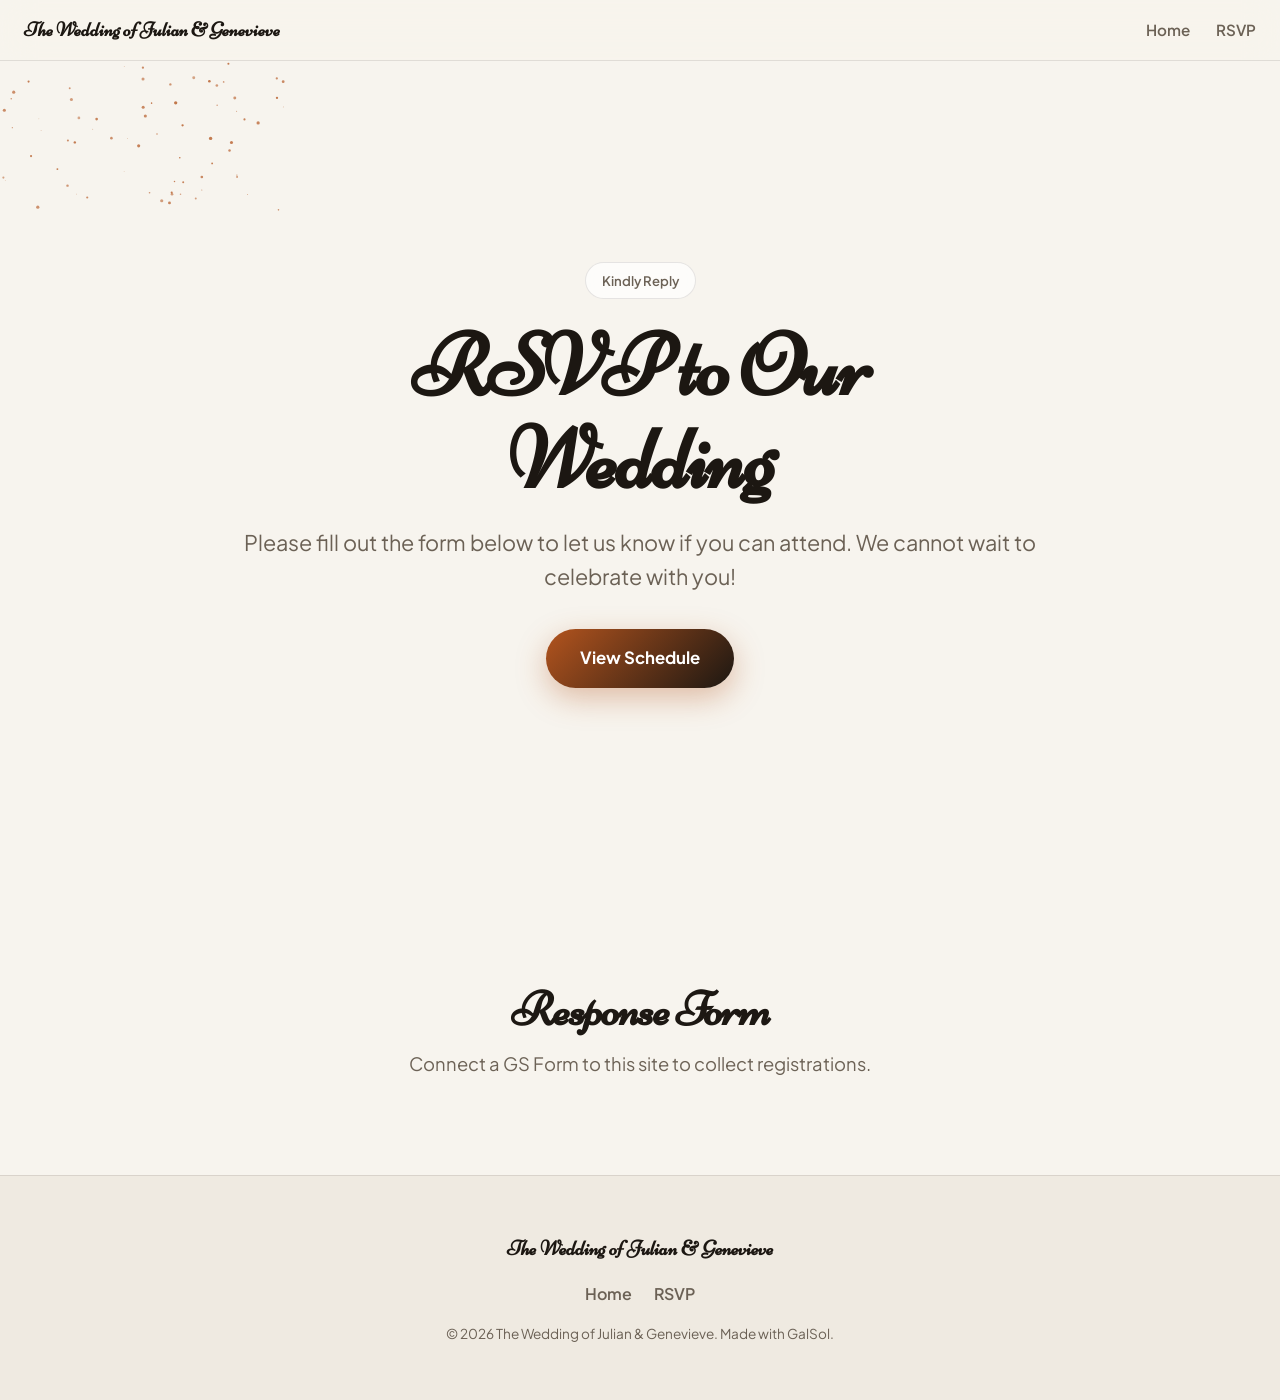
==== pages/rsvp.html @ 238b24f3 "feat: generate site from GalSol UI library" ====
<!DOCTYPE html>
<html lang="en">
<head>
<meta charset="utf-8">
<meta name="viewport" content="width=device-width,initial-scale=1">
<title>RSVP — The Wedding of Julian &amp; Genevieve</title>
<meta name="description" content="The Wedding of Julian &amp; Genevieve — details, schedule and registration.">
<meta name="theme-color" content="#b3541e">
<link rel="icon" href="data:image/svg+xml,%3Csvg%20xmlns%3D%22http%3A%2F%2Fwww.w3.org%2F2000%2Fsvg%22%20viewBox%3D%220%200%2064%2064%22%3E%3Cdefs%3E%3ClinearGradient%20id%3D%22g%22%20x1%3D%220%22%20y1%3D%220%22%20x2%3D%221%22%20y2%3D%221%22%3E%3Cstop%20offset%3D%220%22%20stop-color%3D%22%23b3541e%22%2F%3E%3Cstop%20offset%3D%221%22%20stop-color%3D%22%231c1712%22%2F%3E%3C%2FlinearGradient%3E%3C%2Fdefs%3E%3Crect%20width%3D%2264%22%20height%3D%2264%22%20rx%3D%2214%22%20fill%3D%22url(%23g)%22%2F%3E%3Ctext%20x%3D%2232%22%20y%3D%2243%22%20font-family%3D%22system-ui%2Csans-serif%22%20font-size%3D%2234%22%20font-weight%3D%22700%22%20fill%3D%22%23fff%22%20text-anchor%3D%22middle%22%3ET%3C%2Ftext%3E%3C%2Fsvg%3E">

<meta property="og:type" content="website">
<meta property="og:site_name" content="The Wedding of Julian &amp; Genevieve">
<meta property="og:title" content="RSVP — The Wedding of Julian &amp; Genevieve">
<meta property="og:description" content="The Wedding of Julian &amp; Genevieve — details, schedule and registration.">


<meta name="twitter:card" content="summary">
<meta name="twitter:title" content="RSVP — The Wedding of Julian &amp; Genevieve">
<meta name="twitter:description" content="The Wedding of Julian &amp; Genevieve — details, schedule and registration.">

<link rel="preconnect" href="https://fonts.googleapis.com">
<link rel="preconnect" href="https://fonts.gstatic.com" crossorigin>
<link href="https://fonts.googleapis.com/css2?family=Niconne&family=Plus+Jakarta+Sans:wght@400;500;600;700&display=swap" rel="stylesheet">
<link rel="stylesheet" href="../styles.css">
</head>
<body>
<header class="nav" data-nav>
  <a class="nav-brand" href="../index.html">The Wedding of Julian &amp; Genevieve</a>
  <nav class="nav-links"><a href="../index.html">Home</a><a href="../pages/rsvp.html">RSVP</a></nav>
  <button class="nav-burger" aria-label="Menu" data-burger><span></span><span></span><span></span></button>
</header>
<main>
<section class="hero" data-hero data-media data-sparkles>
<div class="ms-media ms-g-warm" data-ms-video>
    <img class="ms-poster" src="https://motion.galsol.in/v1/bokeh-warm-04.webp" alt="" aria-hidden="true" decoding="async">
    <video class="ms-vid" muted playsinline loop preload="none" tabindex="-1" aria-hidden="true"
      data-mp4="https://motion.galsol.in/v1/bokeh-warm-04.mp4"></video>
  </div>
  <div class="ms-scrim ms-scrim-medium"></div>
  <div class="hero-bg" data-bg></div>
  <div class="hero-inner">
    <span class="hero-badge reveal">Kindly Reply</span>
    <h1 class="hero-title reveal">RSVP to Our Wedding</h1>
    <p class="hero-sub reveal">Please fill out the form below to let us know if you can attend. We cannot wait to celebrate with you!</p>
    <a class="btn btn-lg reveal" href="../index.html">View Schedule</a>
  </div>
</section>
<section class="section fx-noise" id="register"><div class="section-inner reveal">
      <h2 class="section-title">Response Form</h2>
      <p class="section-lead">Connect a GS Form to this site to collect registrations.</p></div></section>
</main>
<footer class="footer reveal">
  <div class="footer-inner">
    <div class="footer-brand">The Wedding of Julian &amp; Genevieve</div>
    <nav class="footer-links"><a href="../index.html">Home</a><a href="../pages/rsvp.html">RSVP</a></nav>
    <div class="footer-copy">© 2026 The Wedding of Julian &amp; Genevieve. Made with GalSol.</div>
  </div>
</footer>

<script src="../script.js"></script>

</body>
</html>
---- styles.css ----
:root{
  --bg:#f7f4ee;--bg2:#efeae1;--surface:rgba(255,255,255,.7);--border:rgba(20,16,10,.10);
  --text:#1c1712;--muted:#6b6155;
  --accent:#b3541e;--accent2:#1c1712;--on-accent:#ffffff;
  --grad:linear-gradient(135deg,var(--accent),var(--accent2));
  /* drives html{color-scheme} so the browser paints native UI (scrollbars,
     form controls) to match the palette instead of defaulting to white */
  --scheme:light;
  --font-display:'Niconne', cursive;--font-body:'Plus Jakarta Sans', system-ui, sans-serif;
  --radius:18px;--radius-sm:12px;--radius-lg:28px;
  --shadow:0 20px 60px rgba(0,0,0,.12);
  --shadow-sm:0 8px 24px rgba(0,0,0,.08);
  --maxw:1180px;--ease:cubic-bezier(.22,1,.36,1);
}


*{box-sizing:border-box}html{scroll-behavior:smooth}
body{margin:0;background:var(--bg);color:var(--text);font-family:var(--font-body);line-height:1.6;-webkit-font-smoothing:antialiased;overflow-x:hidden}
/* Scrollbar — themed from the palette. Without this the OS default (a white
   bar with arrow buttons) sits against the dark page and breaks the whole look.
   color-scheme tells the browser to render native UI dark for dark palettes. */
html{color-scheme:var(--scheme)}
*{scrollbar-width:thin;scrollbar-color:var(--accent) transparent}
::-webkit-scrollbar{width:10px;height:10px}
::-webkit-scrollbar-track{background:transparent}
::-webkit-scrollbar-thumb{background:linear-gradient(180deg,var(--accent),var(--accent2));border-radius:20px;border:2px solid transparent;background-clip:padding-box}
::-webkit-scrollbar-thumb:hover{filter:brightness(1.15)}
::-webkit-scrollbar-corner{background:transparent}
img{max-width:100%;display:block}
a{color:inherit;text-decoration:none}
h1,h2,h3{font-family:var(--font-display);font-weight:700;line-height:1.05;margin:0}
.section-inner,.hero-inner,.footer-inner{max-width:var(--maxw);margin:0 auto;padding:0 24px}

/* buttons */
.btn{display:inline-flex;align-items:center;gap:8px;background:var(--grad);color:var(--on-accent);font-weight:700;
  padding:13px 26px;border-radius:999px;box-shadow:0 10px 30px color-mix(in srgb,var(--accent) 35%,transparent);
  transition:transform .2s var(--ease),filter .2s}
.btn:hover{transform:translateY(-2px);filter:brightness(1.07)}
.btn-lg{padding:16px 34px;font-size:1.05rem}

/* nav — glassy sticky */
.nav{position:sticky;top:0;z-index:50;display:flex;align-items:center;justify-content:space-between;gap:16px;
  padding:14px 24px;background:color-mix(in srgb,var(--bg) 62%,transparent);backdrop-filter:blur(16px) saturate(140%);
  -webkit-backdrop-filter:blur(16px) saturate(140%);border-bottom:1px solid var(--border)}
.nav-brand{font-family:var(--font-display);font-weight:700;font-size:1.25rem}
.nav-links{display:flex;gap:26px}
.nav-links a{color:var(--muted);font-weight:600;font-size:.95rem;transition:color .15s}
.nav-links a:hover{color:var(--text)}
.nav-burger{display:none;flex-direction:column;gap:5px;background:none;border:0;cursor:pointer;padding:6px}
.nav-burger span{width:24px;height:2px;background:var(--text);border-radius:2px;transition:.25s}

/* hero — full viewport, gradient-mesh background, cinematic type */
.hero{position:relative;min-height:92vh;display:flex;align-items:center;overflow:hidden}
.hero-bg{position:absolute;inset:-20%;z-index:0;filter:blur(60px);opacity:.85;
  background:
    radial-gradient(40% 40% at 20% 25%,color-mix(in srgb,var(--accent) 70%,transparent),transparent),
    radial-gradient(45% 45% at 82% 30%,color-mix(in srgb,var(--accent2) 70%,transparent),transparent),
    radial-gradient(40% 40% at 60% 90%,color-mix(in srgb,var(--accent) 45%,transparent),transparent);
  animation:heroFloat 16s var(--ease) infinite alternate}
@keyframes heroFloat{to{transform:translate3d(3%,-3%,0) scale(1.1)}}
.hero-inner{position:relative;z-index:1;text-align:center;padding-top:80px;padding-bottom:80px;width:100%}
.hero-badge{display:inline-block;padding:7px 16px;border-radius:999px;background:var(--surface);border:1px solid var(--border);
  backdrop-filter:blur(10px);font-size:.82rem;font-weight:600;color:var(--muted);margin-bottom:22px}
.hero-title{font-size:clamp(2.6rem,7vw,5.5rem);letter-spacing:-.02em;margin-bottom:20px;max-width:16ch;margin-inline:auto}
.hero-sub{font-size:clamp(1.05rem,2vw,1.35rem);color:var(--muted);max-width:52ch;margin:0 auto 34px}

/* sections */
.section{padding:96px 0;position:relative}
.section-title{font-size:clamp(1.9rem,4vw,3rem);letter-spacing:-.02em;margin-bottom:14px;text-align:center}
.section-lead{color:var(--muted);font-size:1.15rem;max-width:60ch;margin:0 auto;text-align:center}
/* About with a photograph becomes a two-column split; without one the
   markup is unchanged and the centred column above still applies. */
.about-split{display:grid;grid-template-columns:1fr 1fr;gap:clamp(24px,5vw,64px);align-items:center;text-align:left}
.about-split .section-title,.about-split .section-lead{text-align:left;margin:0}
.about-split .about-media{border-radius:var(--radius);overflow:hidden;box-shadow:var(--shadow);border:1px solid var(--border)}
.about-split .about-media img{width:100%;height:100%;max-height:520px;object-fit:cover;display:block}
@media(max-width:820px){.about-split{grid-template-columns:1fr;text-align:center}
  .about-split .section-title,.about-split .section-lead{text-align:center;margin-inline:auto}}

/* glass cards + grids */
.grid{display:grid;gap:22px;margin-top:44px}
.grid-cards{grid-template-columns:repeat(auto-fill,minmax(230px,1fr))}
.card{background:var(--surface);border:1px solid var(--border);border-radius:var(--radius);padding:24px;
  backdrop-filter:blur(18px) saturate(140%);-webkit-backdrop-filter:blur(18px) saturate(140%);box-shadow:var(--shadow-sm);
  transition:transform .25s var(--ease),border-color .25s}
.card:hover{transform:translateY(-6px);border-color:color-mix(in srgb,var(--accent) 55%,var(--border))}
.speaker{text-align:center}
.speaker-photo{width:110px;height:110px;border-radius:50%;margin:0 auto 16px;background:var(--grad);background-size:cover;background-position:center}
.speaker-name{font-weight:700;font-size:1.1rem}
.speaker-role{color:var(--muted);font-size:.9rem;margin-top:3px}

/* schedule */
.schedule{max-width:760px;margin:44px auto 0;display:flex;flex-direction:column;gap:14px}
.sched-item{display:flex;gap:20px;align-items:flex-start;background:var(--surface);border:1px solid var(--border);
  border-radius:var(--radius);padding:20px 22px;backdrop-filter:blur(14px)}
.sched-time{font-family:var(--font-display);font-weight:700;color:var(--accent);min-width:92px}
.sched-title{font-weight:700}
.sched-desc{color:var(--muted);font-size:.95rem;margin-top:3px}

/* countdown */
.countdown{display:flex;justify-content:center;gap:16px;flex-wrap:wrap;margin-top:40px}
.cd-unit{background:var(--surface);border:1px solid var(--border);border-radius:var(--radius);padding:22px 26px;
  min-width:104px;text-align:center;backdrop-filter:blur(14px)}
.cd-unit span{display:block;font-family:var(--font-display);font-size:2.6rem;font-weight:700;line-height:1;
  background:var(--grad);-webkit-background-clip:text;background-clip:text;color:transparent}
.cd-unit small{color:var(--muted);font-size:.78rem;text-transform:uppercase;letter-spacing:.08em}

/* gallery */
.gallery{display:grid;grid-template-columns:repeat(auto-fill,minmax(220px,1fr));gap:14px;margin-top:44px}
.gallery-item{aspect-ratio:4/3;border-radius:var(--radius-sm);background-size:cover;background-position:center;
  background-color:var(--surface);border:1px solid var(--border);transition:transform .25s}
.gallery-item:hover{transform:scale(1.03)}

/* cta */
.cta-inner{text-align:center;background:var(--surface);border:1px solid var(--border);border-radius:var(--radius-lg);
  padding:64px 32px;backdrop-filter:blur(18px);box-shadow:var(--shadow)}
.cta-title{font-size:clamp(1.8rem,4vw,2.8rem);margin-bottom:12px}
.cta-sub{color:var(--muted);font-size:1.1rem;margin-bottom:28px}

/* form embed */
.form-embed{max-width:720px;margin:40px auto 0}
.form-embed iframe{width:100%;height:760px;border:0;border-radius:var(--radius);background:#fff}

/* footer */
.footer{border-top:1px solid var(--border);padding:56px 24px;background:var(--bg2)}
.footer-inner{display:flex;flex-direction:column;align-items:center;gap:16px;text-align:center}
.footer-brand{font-family:var(--font-display);font-weight:700;font-size:1.3rem}
.footer-links{display:flex;gap:22px;flex-wrap:wrap;justify-content:center}
.footer-links a{color:var(--muted);font-weight:600;transition:color .15s}
.footer-links a:hover{color:var(--text)}
.footer-copy{color:var(--muted);font-size:.85rem}

/* scroll-reveal */
.reveal{opacity:0;transform:translateY(24px);transition:opacity .7s var(--ease),transform .7s var(--ease)}
.reveal.in{opacity:1;transform:none}
@media (prefers-reduced-motion:reduce){.reveal{opacity:1;transform:none}.hero-bg{animation:none}}

/* responsive */
@media (max-width:760px){
  .nav-links{position:fixed;inset:64px 0 auto 0;flex-direction:column;gap:0;background:color-mix(in srgb,var(--bg) 94%,transparent);
    backdrop-filter:blur(18px);border-bottom:1px solid var(--border);padding:10px 24px;transform:translateY(-140%);transition:transform .3s var(--ease)}
  .nav.open .nav-links{transform:none}
  .nav-links a{padding:14px 0;border-bottom:1px solid var(--border)}
  .nav-burger{display:flex}
  .nav.open .nav-burger span:nth-child(1){transform:translateY(7px) rotate(45deg)}
  .nav.open .nav-burger span:nth-child(2){opacity:0}
  .nav.open .nav-burger span:nth-child(3){transform:translateY(-7px) rotate(-45deg)}
  .section{padding:64px 0}
}


/* ── effects kit ── */
/* fx:txt-gradient */ .txt-gradient{background:var(--grad);-webkit-background-clip:text;background-clip:text;color:transparent}
/* fx:data-typewriter */ .tw-caret::after{content:'';display:inline-block;width:.6ch;height:1.05em;background:var(--accent);margin-left:2px;vertical-align:-2px;animation:fxblink 1s step-end infinite}@keyframes fxblink{50%{opacity:0}}
/* fx:data-flip */ [data-flip]>span{display:inline-block;transition:transform .5s var(--ease),opacity .5s;transform-origin:50% 100%}
/* fx:btn-shine */ .btn-shine{position:relative;overflow:hidden}.btn-shine::after{content:'';position:absolute;inset:0;background:linear-gradient(120deg,transparent 30%,rgba(255,255,255,.4),transparent 70%);transform:translateX(-130%);transition:transform .7s var(--ease)}.btn-shine:hover::after{transform:translateX(130%)}
/* fx:btn-borderglow */ .btn-borderglow{position:relative;z-index:0;background:var(--bg2);color:var(--text)}.btn-borderglow::before{content:'';position:absolute;inset:-2px;border-radius:inherit;background:conic-gradient(from 0deg,var(--accent),var(--accent2),var(--accent));z-index:-2;animation:fxspin 3.2s linear infinite}.btn-borderglow::after{content:'';position:absolute;inset:1.5px;border-radius:inherit;background:var(--bg2);z-index:-1}@keyframes fxspin{to{transform:rotate(360deg)}}
/* fx:data-glow */ [data-glow]{position:relative}[data-glow]::before{content:'';position:absolute;inset:0;border-radius:inherit;padding:1.5px;background:radial-gradient(200px circle at var(--gx,50%) var(--gy,50%),var(--accent),transparent 60%);-webkit-mask:linear-gradient(#000 0 0) content-box,linear-gradient(#000 0 0);-webkit-mask-composite:xor;mask-composite:exclude;opacity:0;transition:opacity .3s;pointer-events:none}[data-glow]:hover::before{opacity:1}
/* fx:fx-aurora */ .fx-aurora{position:relative;overflow:hidden}.fx-aurora::before{content:'';position:absolute;inset:-30%;z-index:0;filter:blur(70px);opacity:.7;background:radial-gradient(35% 35% at 25% 30%,var(--accent),transparent),radial-gradient(35% 35% at 75% 35%,var(--accent2),transparent),radial-gradient(40% 40% at 55% 85%,var(--accent),transparent);animation:fxfloat 18s var(--ease) infinite alternate}.fx-aurora>*{position:relative;z-index:1}@keyframes fxfloat{to{transform:translate(4%,-4%) scale(1.15)}}
/* fx:fx-dotgrid */ .fx-dotgrid{position:relative}.fx-dotgrid::before{content:'';position:absolute;inset:0;z-index:0;background-image:radial-gradient(circle,color-mix(in srgb,var(--text) 16%,transparent) 1px,transparent 1px);background-size:22px 22px;-webkit-mask-image:radial-gradient(65% 55% at 50% 40%,#000,transparent);mask-image:radial-gradient(65% 55% at 50% 40%,#000,transparent)}.fx-dotgrid>*{position:relative;z-index:1}
/* fx:data-spotlight */ [data-spotlight]{position:relative}[data-spotlight]::after{content:'';position:absolute;inset:0;z-index:0;pointer-events:none;background:radial-gradient(420px circle at var(--spx,50%) var(--spy,50%),color-mix(in srgb,var(--accent) 22%,transparent),transparent 70%);opacity:0;transition:opacity .3s}[data-spotlight]:hover::after{opacity:1}[data-spotlight]>*{position:relative;z-index:1}
/* fx:marquee */ .marquee{overflow:hidden;--gap:2rem;-webkit-mask-image:linear-gradient(90deg,transparent,#000 8%,#000 92%,transparent);mask-image:linear-gradient(90deg,transparent,#000 8%,#000 92%,transparent)}.marquee-track{display:flex;gap:var(--gap);width:max-content;animation:fxmarquee 28s linear infinite}.marquee:hover .marquee-track{animation-play-state:paused}@keyframes fxmarquee{to{transform:translateX(calc(-50% - var(--gap)/2))}}
/* fx:bento */ .bento{display:grid;grid-template-columns:repeat(4,1fr);gap:16px;margin-top:44px}.bento>*{background:var(--surface);border:1px solid var(--border);border-radius:var(--radius);padding:24px;backdrop-filter:blur(14px)}.bento .b-wide{grid-column:span 2}.bento .b-tall{grid-row:span 2}@media(max-width:760px){.bento{grid-template-columns:repeat(2,1fr)}.bento .b-wide{grid-column:span 2}}
/* fx:data-nav-spotlight */ [data-nav-spotlight]{position:relative;overflow:hidden}[data-nav-spotlight]::before{content:'';position:absolute;inset:0;pointer-events:none;background:radial-gradient(110px circle at var(--nspx,-999px) 50%,color-mix(in srgb,var(--accent) 24%,transparent),transparent 70%);opacity:0;transition:opacity .3s}[data-nav-spotlight]:hover::before{opacity:1}[data-nav-spotlight] .nav-ind{position:absolute;bottom:0;height:2px;background:var(--grad);border-radius:2px;transition:left .35s var(--ease),width .35s var(--ease);pointer-events:none}
/* fx:data-dock */ [data-dock]{display:inline-flex;align-items:flex-end;gap:10px;padding:10px 14px;background:var(--surface);border:1px solid var(--border);border-radius:22px;backdrop-filter:blur(16px);box-shadow:var(--shadow-sm)}[data-dock]>*{transition:transform .18s var(--ease);transform-origin:bottom center;will-change:transform}
/* fx:data-carousel */ [data-carousel]{position:relative}[data-carousel] .car-track{display:flex;gap:16px;overflow-x:auto;scroll-snap-type:x mandatory;scrollbar-width:none;-ms-overflow-style:none}[data-carousel] .car-track::-webkit-scrollbar{display:none}[data-carousel] .car-slide{flex:0 0 auto;scroll-snap-align:center}[data-carousel] .car-btn{position:absolute;top:42%;transform:translateY(-50%);width:40px;height:40px;border-radius:50%;background:var(--surface);border:1px solid var(--border);color:var(--text);cursor:pointer;display:grid;place-items:center;backdrop-filter:blur(12px);z-index:2;font-size:1.2rem;line-height:1}[data-carousel] .car-btn:hover{border-color:var(--accent)}[data-carousel] .car-prev{left:-10px}[data-carousel] .car-next{right:-10px}[data-carousel] .car-dots{display:flex;gap:7px;justify-content:center;margin-top:18px}[data-carousel] .car-dot{width:7px;height:7px;border-radius:99px;background:var(--border);border:0;cursor:pointer;transition:.25s var(--ease)}[data-carousel] .car-dot.on{background:var(--accent);width:22px}
/* fx:fx-meteors */ .fx-meteors{position:relative;overflow:hidden}.fx-meteors .meteor{position:absolute;top:-8%;width:2px;height:2px;border-radius:50%;background:var(--accent);box-shadow:0 0 9px var(--accent);animation:fxmeteor linear infinite;z-index:0}.fx-meteors .meteor::after{content:'';position:absolute;top:50%;transform:translateY(-50%);width:90px;height:1px;background:linear-gradient(90deg,var(--accent),transparent)}@keyframes fxmeteor{0%{transform:translate(0,0) rotate(215deg);opacity:1}70%{opacity:1}100%{transform:translate(-760px,760px) rotate(215deg);opacity:0}}.fx-meteors>*:not(.meteor){position:relative;z-index:1}
/* fx:fx-noise */ .fx-noise{position:relative}.fx-noise::after{content:'';position:absolute;inset:0;pointer-events:none;z-index:2;opacity:.05;mix-blend-mode:overlay;background-image:url("data:image/svg+xml,%3Csvg xmlns='http://www.w3.org/2000/svg' width='140' height='140'%3E%3Cfilter id='n'%3E%3CfeTurbulence type='fractalNoise' baseFrequency='.85' numOctaves='3'/%3E%3C/filter%3E%3Crect width='140' height='140' filter='url(%23n)'/%3E%3C/svg%3E")}
/* fx:data-encrypt */ [data-encrypt]{position:relative;overflow:hidden}[data-encrypt] .enc{position:absolute;inset:0;z-index:1;font-family:'JetBrains Mono',ui-monospace,monospace;font-size:10px;line-height:1.15;color:color-mix(in srgb,var(--accent) 75%,transparent);word-break:break-all;padding:6px;opacity:0;transition:opacity .35s;pointer-events:none;-webkit-mask-image:radial-gradient(170px at var(--ex,50%) var(--ey,50%),#000,transparent);mask-image:radial-gradient(170px at var(--ex,50%) var(--ey,50%),#000,transparent)}[data-encrypt]:hover .enc{opacity:1}[data-encrypt]>*:not(.enc){position:relative;z-index:2}
/* fx:txt-shiny */ .txt-shiny{background:linear-gradient(110deg,var(--muted) 40%,var(--text) 50%,var(--muted) 60%);background-size:200% 100%;-webkit-background-clip:text;background-clip:text;color:transparent;animation:fxshine 3.2s linear infinite}@keyframes fxshine{to{background-position:-200% 0}}
/* fx:data-magnetlines */ [data-magnetlines]{display:grid;place-items:center}[data-magnetlines] span{display:block;width:2px;height:26px;border-radius:2px;background:color-mix(in srgb,var(--accent) 75%,transparent);transform:rotate(var(--rot,-10deg));transition:transform .25s var(--ease);will-change:transform}

/* ── media tier ── */

/* ── media tier: footage behind a section ── */
[data-media]{position:relative;isolation:isolate;overflow:hidden}
/* negative z sits above the section's own background but below every
   z-index:0 child — which is where effects.js puts its canvases */
.ms-media{position:absolute;inset:0;z-index:-2;pointer-events:none}
.ms-media .ms-poster,.ms-media .ms-vid{position:absolute;inset:0;width:100%;height:100%;object-fit:cover;display:block}
.ms-media .ms-vid{opacity:0;transition:opacity .6s var(--ease)}
.ms-media .ms-vid.ms-on{opacity:1}
.ms-media.ms-flip .ms-poster,.ms-media.ms-flip .ms-vid{transform:scaleX(-1)}
/* grades — the same clip reads as a different film per palette, which is
   what stops ten sites sharing one mood from looking like ten of the same */
.ms-g-cool .ms-poster,.ms-g-cool .ms-vid{filter:saturate(.85) hue-rotate(-12deg) contrast(1.06)}
.ms-g-warm .ms-poster,.ms-g-warm .ms-vid{filter:saturate(1.12) hue-rotate(10deg) brightness(1.02)}
.ms-g-mono .ms-poster,.ms-g-mono .ms-vid{filter:grayscale(1) contrast(1.12)}
.ms-g-brand .ms-poster,.ms-g-brand .ms-vid{filter:grayscale(1) contrast(1.05)}
.ms-g-brand::after{content:'';position:absolute;inset:0;background:var(--grad);mix-blend-mode:color;opacity:.85}
/* SCRIM = DIM, NOT TINT.
   This used to be color-mix(var(--bg)) — on a dark-blue palette that laid
   a blue wash over the footage and made a black night road look painted.
   Real footage already has its own colour; the scrim's only job is
   contrast under the copy, so it is NEUTRAL BLACK. Tinting is opt-in via
   the ms-g-* grades, where the author actually asked for it. */
.ms-scrim{position:absolute;inset:0;z-index:-1;pointer-events:none}
.ms-scrim-light{background:linear-gradient(180deg,rgba(0,0,0,.18),rgba(0,0,0,.42))}
.ms-scrim-medium{background:linear-gradient(180deg,rgba(0,0,0,.34),rgba(0,0,0,.58))}
.ms-scrim-heavy{background:linear-gradient(180deg,rgba(0,0,0,.52),rgba(0,0,0,.76))}
.ms-scrim-bottom{background:linear-gradient(180deg,transparent 28%,rgba(0,0,0,.82))}
/* flat, even dim — for footage that is already dark and just needs holding back */
.ms-scrim-dim{background:rgba(0,0,0,.42)}
@media (max-width:600px){.ms-scrim{background:linear-gradient(180deg,rgba(0,0,0,.45),rgba(0,0,0,.68))}}
/* Overlay zone — clips a Tier A effect's canvas to part of the section.
   The effects insert their canvas as the first child at z-index 0, so a
   mask on the section's ::after cannot reach them; a clip-path on a
   wrapper class does, and costs nothing. */
[data-fx-zone="top"]>canvas{clip-path:inset(0 0 50% 0)}
[data-fx-zone="bottom"]>canvas{clip-path:inset(50% 0 0 0)}
@media (prefers-reduced-motion:reduce){.ms-media .ms-vid{display:none}}


/* ── scene layer ── */

/* ── scene layer ── */
/* registering the properties makes them real numbers rather than
   substituted strings; harmless where @property is unsupported */
@property --p{syntax:'<number>';inherits:true;initial-value:0}
@property --vp{syntax:'<number>';inherits:true;initial-value:1}
[data-scene]{position:relative;will-change:transform,opacity,filter}
/* the spacer is what the page scrolls through while the scene holds still */
.scene-pin{position:relative;height:calc((1 + var(--pin,1))*100vh)}
.scene-pin>[data-pin]{position:sticky;top:0;height:100vh;overflow:hidden;display:flex;flex-direction:column;justify-content:center}
[data-scene].sc-zoom .ms-media{transform:scale(calc(1 + var(--p,0)*.18));transform-origin:50% 50%}
[data-scene].sc-rise .hero-inner,[data-scene].sc-rise .section-inner{
    transform:translateY(calc((1 - var(--vp,1))*46px));opacity:var(--vp,1)}
[data-scene].sc-hold .hero-inner,[data-scene].sc-hold .section-inner{
    transform:translateY(calc(var(--p,0)*-16vh));
    opacity:calc(1 - max(0,(var(--p,0) - .68))*3.1)}
[data-scene].sc-depth{
    transform:scale(calc(1 - max(0,(var(--p,0) - .7))*.3));
    filter:blur(calc(max(0,(var(--p,0) - .74))*18px));
    opacity:calc(1 - max(0,(var(--p,0) - .78))*3.4)}
[data-scene].sc-parallax .ms-media{transform:translateY(calc((var(--p,0) - .5)*13vh)) scale(1.16)}
[data-scene].sc-wipe{clip-path:inset(calc((1 - var(--vp,1))*46%) 0 0 0)}
[data-scene].sc-letterbox::before,[data-scene].sc-letterbox::after{
    content:'';position:absolute;left:0;right:0;height:calc(var(--p,0)*9vh);background:#000;z-index:3;pointer-events:none}
    [data-scene].sc-letterbox::before{top:0}[data-scene].sc-letterbox::after{bottom:0}

.grid-scene{position:relative;overflow:hidden;background:var(--bg)}
.grid-wrap{position:absolute;top:50%;left:50%;width:300vw;height:300vh;
  display:grid;grid-template-columns:repeat(3,1fr);grid-template-rows:repeat(3,1fr);gap:0;
  transform:translate(-50%,-50%) scale(calc(1 - var(--p,0)*0.6667));
  transform-origin:50% 50%;will-change:transform}
.grid-cell{position:relative;overflow:hidden;background:var(--bg2)}
.grid-cell img,.grid-cell video{width:100%;height:100%;object-fit:cover;display:block}
/* the surrounding tiles are invisible until the pull-back starts, so the
   first frame is a clean full-bleed hero and nothing flashes at the edges */
.grid-cell.gc-out{opacity:calc(var(--p,0)*3.2);transition:none}
.grid-cell.gc-mid{display:flex;align-items:center;justify-content:center;background:transparent}
/* hero copy shrinks with the grid, so it stays legible as the tile does */
.grid-cell.gc-mid>*{transform:scale(calc(1 + var(--p,0)*1.4));transform-origin:50% 50%}
@media (max-width:760px){
  /* a 3×3 pull-back on a phone leaves nine unreadable postage stamps —
     the tiles become a normal vertical run instead */
  .grid-wrap{position:static;width:auto;height:auto;transform:none;
    grid-template-columns:repeat(2,1fr);grid-template-rows:none}
  .grid-cell{aspect-ratio:1/1}
  .grid-cell.gc-out{opacity:1}
  .grid-cell.gc-mid{grid-column:1/-1;aspect-ratio:auto;min-height:70svh}
  .grid-cell.gc-mid>*{transform:none}
}
@media (prefers-reduced-motion:reduce){
  .grid-wrap{transform:translate(-50%,-50%) scale(.3333)}
  .grid-cell.gc-out{opacity:1}
  .grid-cell.gc-mid>*{transform:scale(2.4)}
}

/* Phones: pinning eats the whole screen on a short viewport and the blur
   is expensive, so scenes flow normally and only the gentle motion stays. */
@media (max-width:760px){
  .scene-pin{height:auto}
  .scene-pin>[data-pin]{position:static;height:auto;min-height:100svh}
  [data-scene].sc-depth{transform:none;filter:none;opacity:1}
  [data-scene].sc-hold .hero-inner,[data-scene].sc-hold .section-inner{transform:none;opacity:1}
  [data-scene].sc-letterbox::before,[data-scene].sc-letterbox::after{display:none}
}
@media (prefers-reduced-motion:reduce){
  .scene-pin{height:auto}
  .scene-pin>[data-pin]{position:static;height:auto;min-height:100svh}
  [data-scene]{transform:none!important;filter:none!important;opacity:1!important;clip-path:none!important}
  [data-scene] .hero-inner,[data-scene] .section-inner{transform:none!important;opacity:1!important}
  [data-scene] .ms-media{transform:none!important}
}
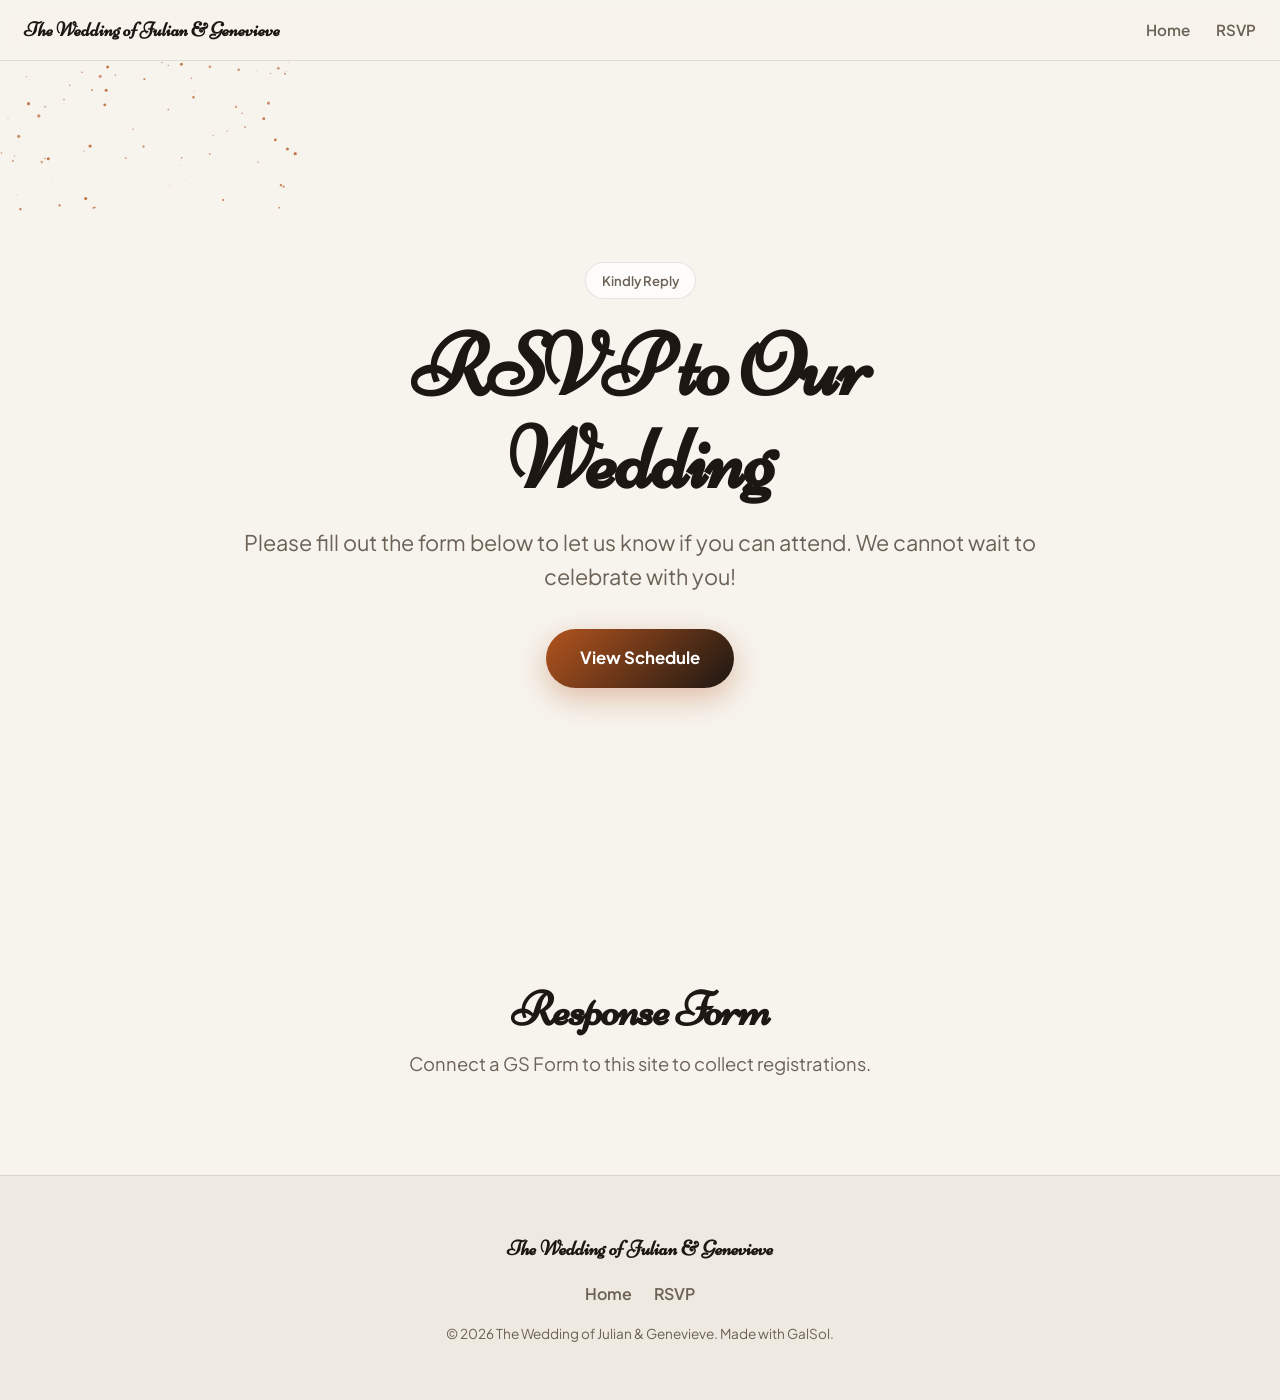
==== commit 320c32d9: "chore(autosave): update site" ====
--- a/pages/rsvp.html
+++ b/pages/rsvp.html
@@ -33,8 +33,8 @@
 <section class="hero" data-hero data-media data-sparkles>
 <div class="ms-media ms-g-warm" data-ms-video>
     <img class="ms-poster" src="https://motion.galsol.in/v1/bokeh-warm-04.webp" alt="" aria-hidden="true" decoding="async">
-    <video class="ms-vid" muted playsinline loop preload="none" tabindex="-1" aria-hidden="true"
-      data-mp4="https://motion.galsol.in/v1/bokeh-warm-04.mp4"></video>
+    <video class="ms-vid" autoplay muted playsinline loop preload="auto" tabindex="-1" aria-hidden="true"
+      src="https://motion.galsol.in/v1/bokeh-warm-04.mp4" data-mp4="https://motion.galsol.in/v1/bokeh-warm-04.mp4"></video>
   </div>
   <div class="ms-scrim ms-scrim-medium"></div>
   <div class="hero-bg" data-bg></div>
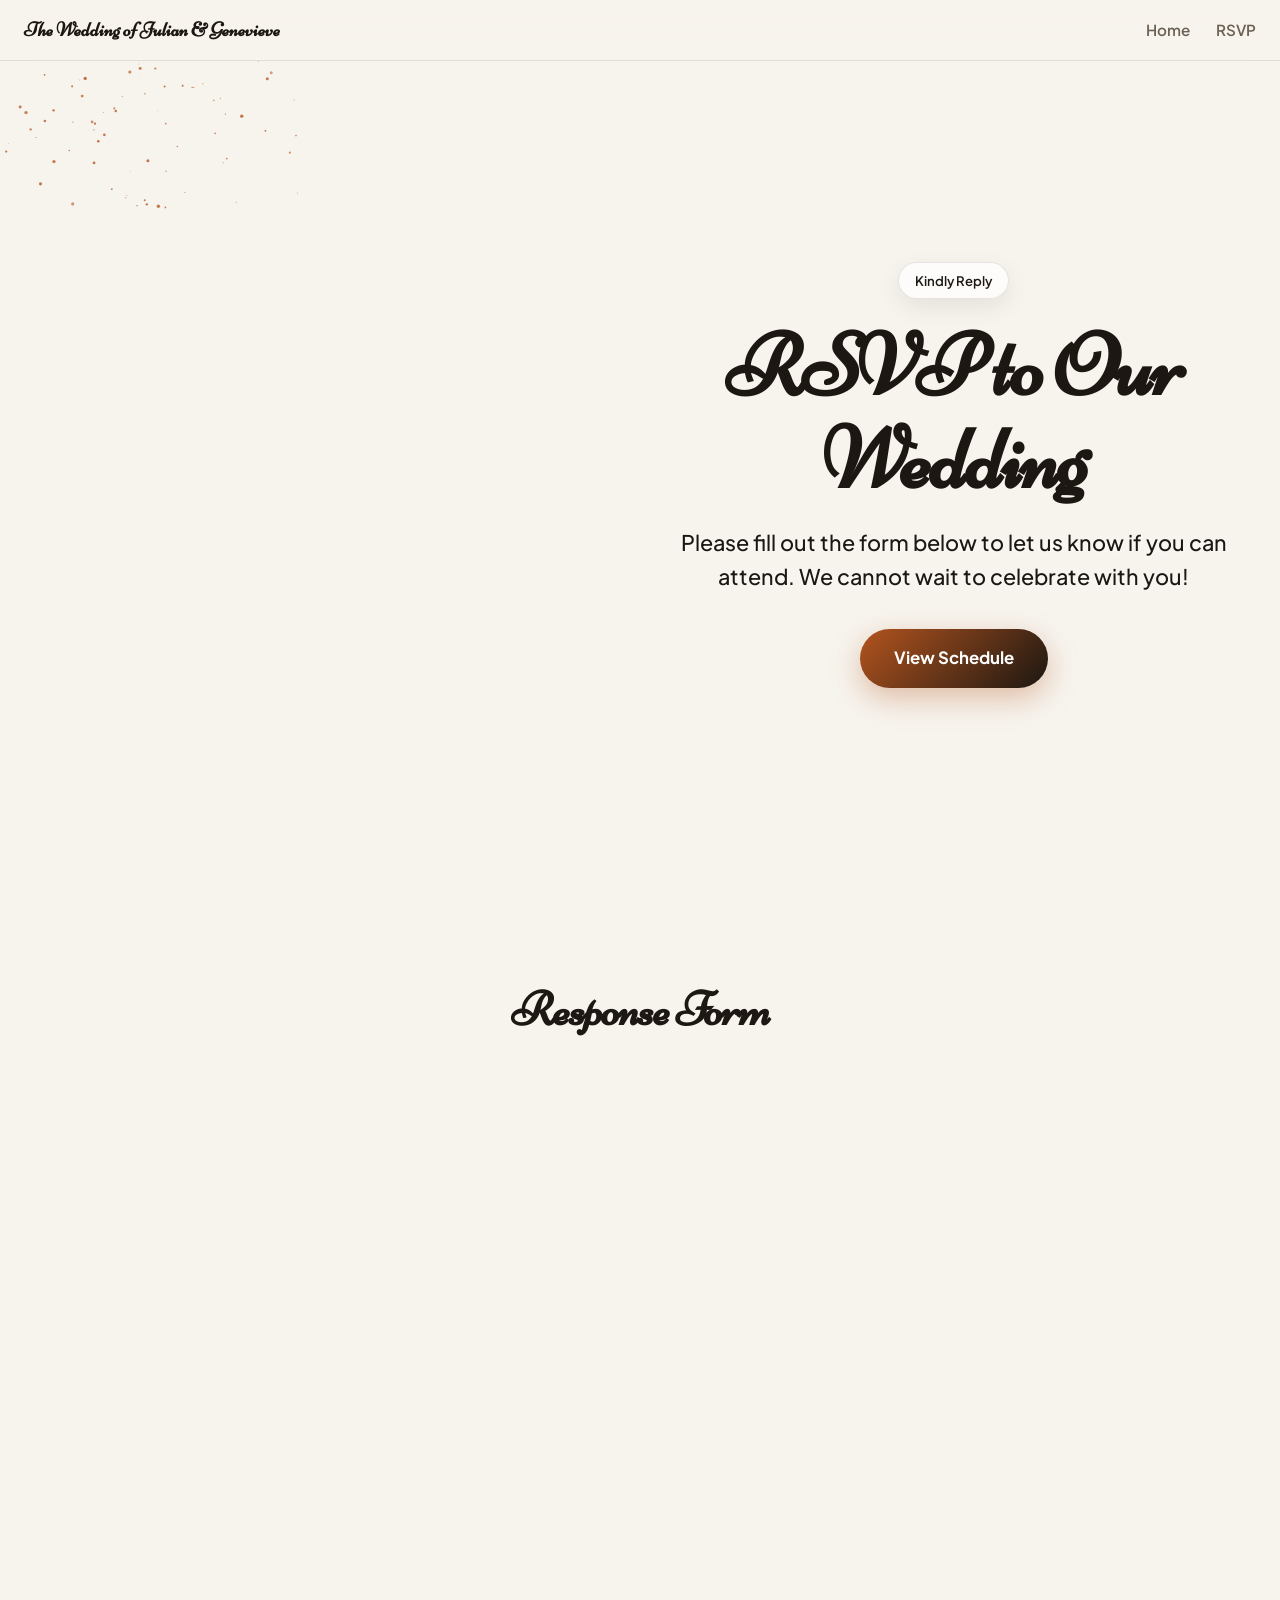
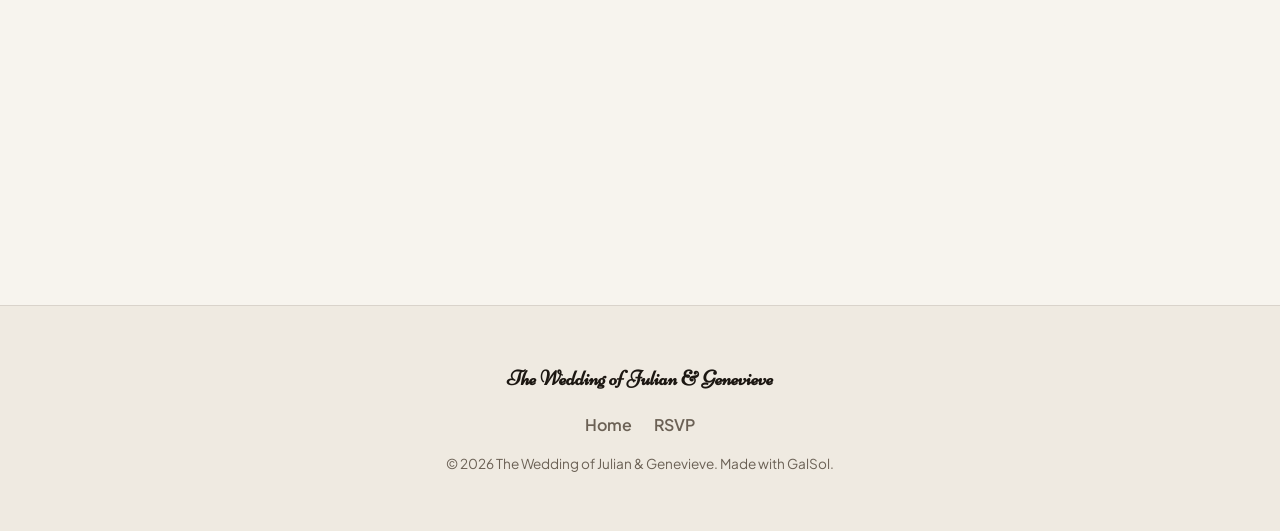
==== commit 01cc7ce0: "chore(autosave): update site" ====
--- a/pages/rsvp.html
+++ b/pages/rsvp.html
@@ -47,7 +47,30 @@
 </section>
 <section class="section fx-noise" id="register"><div class="section-inner reveal">
       <h2 class="section-title">Response Form</h2>
-      <p class="section-lead">Connect a GS Form to this site to collect registrations.</p></div></section>
+      <iframe src="https://galsol.in/gs-form-view?f=the-wedding-of-julian-samantha-jfgfu&embed=1" title="Registration form" data-gs-auto="1" allowtransparency="true" loading="lazy" style="display:block;width:100%;max-width:720px;margin:0 auto;height:760px;border:0;background:transparent"></iframe>
+</div></section>
+<script>
+/* GalSol GS Form auto-height */
+(function(){
+  if (window.__galsolAutoH) return; window.__galsolAutoH = 1;
+  var GALSOL_ORIGIN = "https://galsol.in";
+  window.addEventListener('message', function (e) {
+    if (e.origin !== GALSOL_ORIGIN) return;
+    var d = e.data;
+    if (!d || d.source !== 'gsform' || typeof d.height !== 'number') return;
+    var frames = document.querySelectorAll('iframe[data-gs-auto="1"]');
+    for (var i = 0; i < frames.length; i++) {
+      if (frames[i].contentWindow !== e.source) continue;
+      var h = Math.ceil(d.height);
+      if (!(h > 0)) return;
+      if (h < 200) h = 200;
+      if (h > 6000) h = 6000;
+      frames[i].style.height = h + 'px';
+      return;
+    }
+  });
+})();
+</script>
 </main>
 <footer class="footer reveal">
   <div class="footer-inner">
--- a/styles.css
+++ b/styles.css
@@ -51,18 +51,25 @@
 
 /* hero — full viewport, gradient-mesh background, cinematic type */
 .hero{position:relative;min-height:92vh;display:flex;align-items:center;overflow:hidden}
-.hero-bg{position:absolute;inset:-20%;z-index:0;filter:blur(60px);opacity:.85;
+.ms-media {position:absolute;inset:0;width:100%;height:100%;overflow:hidden;z-index:1}
+.ms-vid, .ms-poster {position:absolute;top:50%;left:50%;width:100%;height:100%;object-fit:cover;transform:translate(-50%,-50%)}
+.ms-poster {z-index:2}
+.ms-vid {z-index:3}
+.ms-scrim {position:absolute;inset:0;z-index:4;pointer-events:none}
+.ms-scrim-medium {background:rgba(247,244,238,0.35)}
+.ms-scrim-heavy {background:rgba(247,244,238,0.65)}
+.hero-bg{position:absolute;inset:-20%;z-index:0;filter:blur(60px);opacity:.4;
   background:
     radial-gradient(40% 40% at 20% 25%,color-mix(in srgb,var(--accent) 70%,transparent),transparent),
     radial-gradient(45% 45% at 82% 30%,color-mix(in srgb,var(--accent2) 70%,transparent),transparent),
     radial-gradient(40% 40% at 60% 90%,color-mix(in srgb,var(--accent) 45%,transparent),transparent);
   animation:heroFloat 16s var(--ease) infinite alternate}
 @keyframes heroFloat{to{transform:translate3d(3%,-3%,0) scale(1.1)}}
-.hero-inner{position:relative;z-index:1;text-align:center;padding-top:80px;padding-bottom:80px;width:100%}
+.hero-inner{position:relative;z-index:10;text-align:center;padding-top:80px;padding-bottom:80px;width:100%}
 .hero-badge{display:inline-block;padding:7px 16px;border-radius:999px;background:var(--surface);border:1px solid var(--border);
-  backdrop-filter:blur(10px);font-size:.82rem;font-weight:600;color:var(--muted);margin-bottom:22px}
-.hero-title{font-size:clamp(2.6rem,7vw,5.5rem);letter-spacing:-.02em;margin-bottom:20px;max-width:16ch;margin-inline:auto}
-.hero-sub{font-size:clamp(1.05rem,2vw,1.35rem);color:var(--muted);max-width:52ch;margin:0 auto 34px}
+  backdrop-filter:blur(10px);font-size:.82rem;font-weight:600;color:var(--text);margin-bottom:22px;box-shadow:var(--shadow-sm)}
+.hero-title{font-size:clamp(2.6rem,7vw,5.5rem);letter-spacing:-.02em;margin-bottom:20px;max-width:16ch;margin-inline:auto;color:var(--text)}
+.hero-sub{font-size:clamp(1.05rem,2vw,1.35rem);color:var(--text);max-width:52ch;margin:0 auto 34px;font-weight:500;text-shadow:0 1px 8px rgba(255,255,255,0.8)}
 
 /* sections */
 .section{padding:96px 0;position:relative}
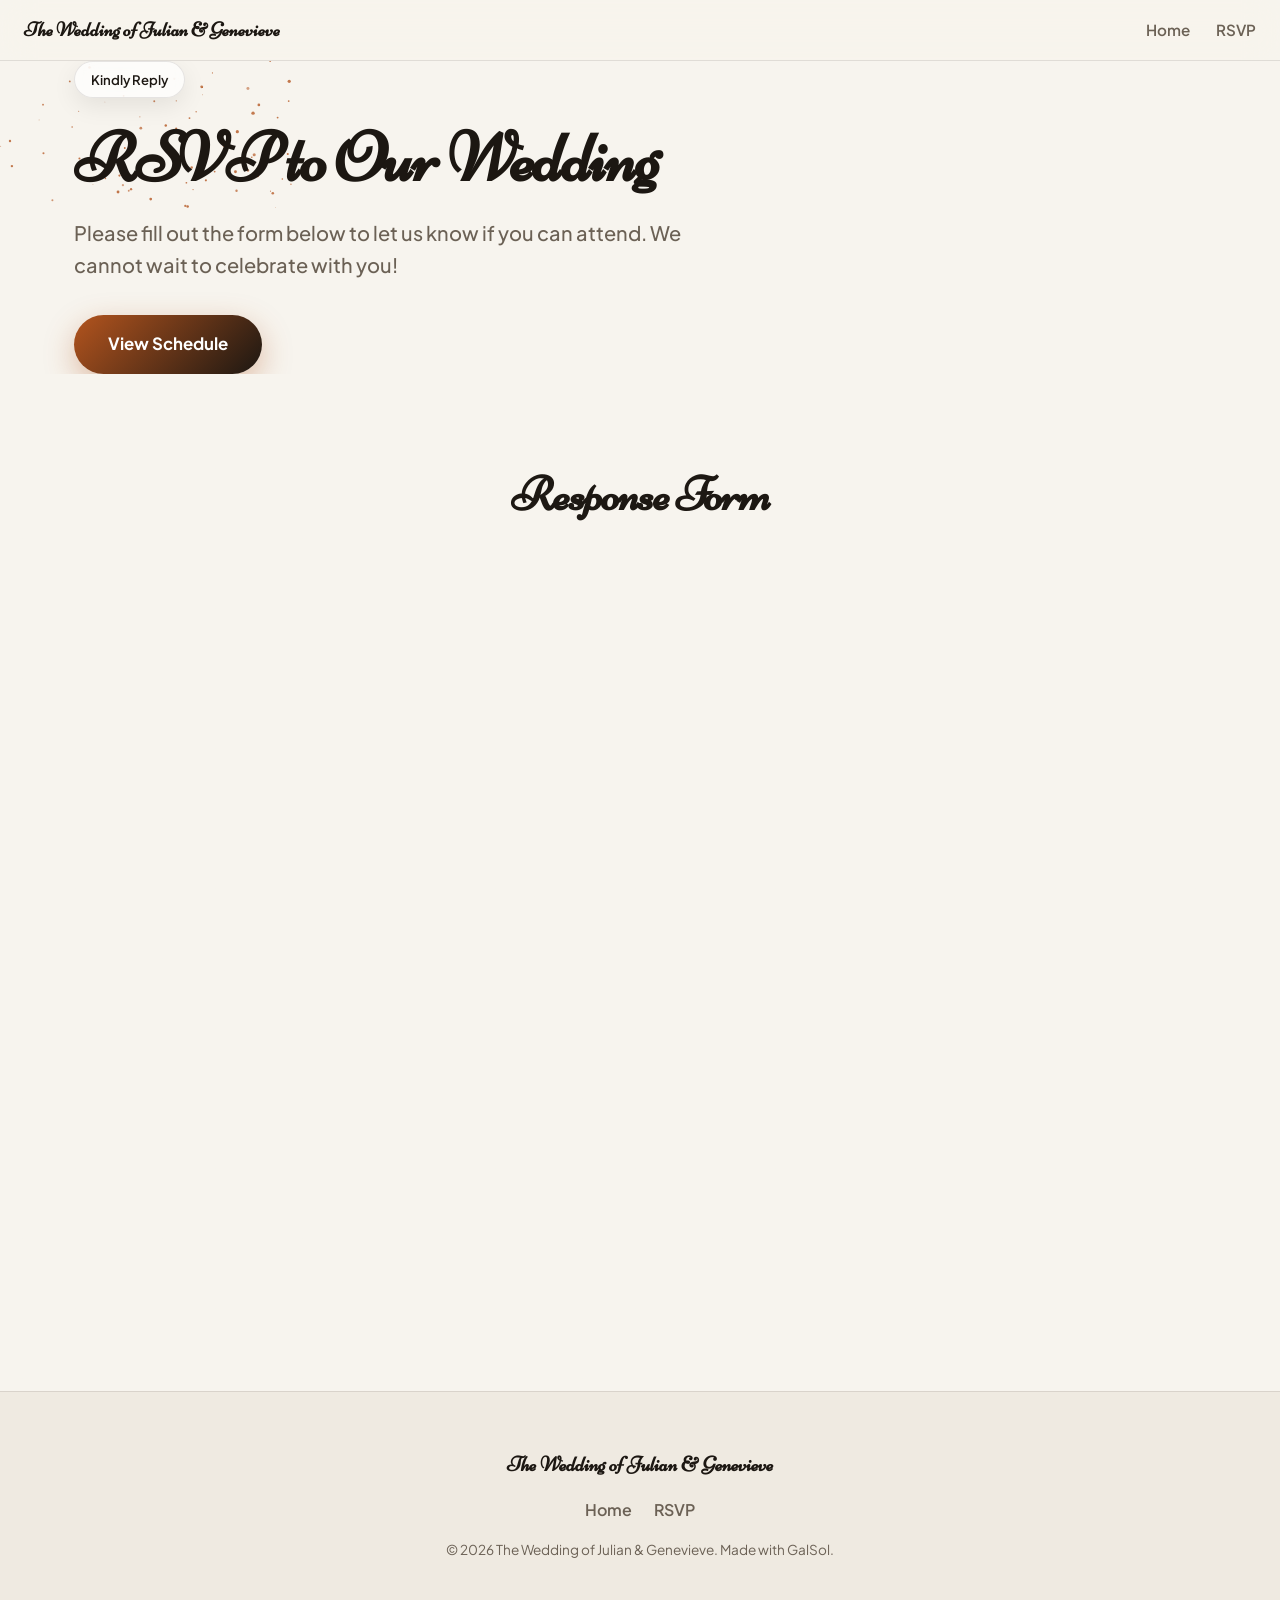
==== commit 6a167172: "chore(autosave): update site" ====
--- a/pages/rsvp.html
+++ b/pages/rsvp.html
@@ -22,6 +22,7 @@
 <link rel="preconnect" href="https://fonts.gstatic.com" crossorigin>
 <link href="https://fonts.googleapis.com/css2?family=Niconne&family=Plus+Jakarta+Sans:wght@400;500;600;700&display=swap" rel="stylesheet">
 <link rel="stylesheet" href="../styles.css">
+<link rel="stylesheet" href="../hearts-cursor.css">
 </head>
 <body>
 <header class="nav" data-nav>
--- a/styles.css
+++ b/styles.css
@@ -49,27 +49,35 @@
 .nav-burger{display:none;flex-direction:column;gap:5px;background:none;border:0;cursor:pointer;padding:6px}
 .nav-burger span{width:24px;height:2px;background:var(--text);border-radius:2px;transition:.25s}
 
-/* hero — full viewport, gradient-mesh background, cinematic type */
-.hero{position:relative;min-height:92vh;display:flex;align-items:center;overflow:hidden}
-.ms-media {position:absolute;inset:0;width:100%;height:100%;overflow:hidden;z-index:1}
-.ms-vid, .ms-poster {position:absolute;top:50%;left:50%;width:100%;height:100%;object-fit:cover;transform:translate(-50%,-50%)}
-.ms-poster {z-index:2}
-.ms-vid {z-index:3}
-.ms-scrim {position:absolute;inset:0;z-index:4;pointer-events:none}
-.ms-scrim-medium {background:rgba(247,244,238,0.35)}
-.ms-scrim-heavy {background:rgba(247,244,238,0.65)}
-.hero-bg{position:absolute;inset:-20%;z-index:0;filter:blur(60px);opacity:.4;
-  background:
-    radial-gradient(40% 40% at 20% 25%,color-mix(in srgb,var(--accent) 70%,transparent),transparent),
-    radial-gradient(45% 45% at 82% 30%,color-mix(in srgb,var(--accent2) 70%,transparent),transparent),
-    radial-gradient(40% 40% at 60% 90%,color-mix(in srgb,var(--accent) 45%,transparent),transparent);
-  animation:heroFloat 16s var(--ease) infinite alternate}
-@keyframes heroFloat{to{transform:translate3d(3%,-3%,0) scale(1.1)}}
-.hero-inner{position:relative;z-index:10;text-align:center;padding-top:80px;padding-bottom:80px;width:100%}
+/* hero — full viewport, split screen layout with video on the left, typography on the right */
+.hero-split-section{position:relative;min-height:60vh;display:flex;align-items:center;overflow:hidden;padding:56px 0;background:var(--bg)}
+.hero-bg-accent{position:absolute;inset:0;background:radial-gradient(circle at 10% 20%, color-mix(in srgb, var(--accent) 8%, transparent) 0%, transparent 50%), radial-gradient(circle at 90% 80%, color-mix(in srgb, var(--accent2) 6%, transparent) 0%, transparent 60%);z-index:1;pointer-events:none}
+.hero-inner{position:relative;z-index:10;width:100%}
+.hero-split-grid{display:grid;grid-template-columns:1.1fr 0.9fr;gap:64px;align-items:center}
+
+/* video column styling */
+.hero-left-video{position:relative;border-radius:var(--radius-lg);overflow:hidden;aspect-ratio:1.4/1;box-shadow:var(--shadow);border:1px solid var(--border);background:var(--bg2)}
+.video-frame-container{position:relative;width:100%;height:100%}
+.hero-split-poster, .hero-split-video{position:absolute;inset:0;width:100%;height:100%;object-fit:cover}
+.hero-split-poster{z-index:2}
+.hero-split-video{z-index:3}
+.video-overlay-tint{position:absolute;inset:0;background:linear-gradient(to top, rgba(28,23,18,0.2) 0%, transparent 60%);z-index:4;pointer-events:none}
+
+/* content column styling */
+.hero-right-content{text-align:left;display:flex;flex-direction:column;align-items:flex-start}
 .hero-badge{display:inline-block;padding:7px 16px;border-radius:999px;background:var(--surface);border:1px solid var(--border);
   backdrop-filter:blur(10px);font-size:.82rem;font-weight:600;color:var(--text);margin-bottom:22px;box-shadow:var(--shadow-sm)}
-.hero-title{font-size:clamp(2.6rem,7vw,5.5rem);letter-spacing:-.02em;margin-bottom:20px;max-width:16ch;margin-inline:auto;color:var(--text)}
-.hero-sub{font-size:clamp(1.05rem,2vw,1.35rem);color:var(--text);max-width:52ch;margin:0 auto 34px;font-weight:500;text-shadow:0 1px 8px rgba(255,255,255,0.8)}
+.hero-title{font-size:clamp(2.6rem,5.5vw,4.5rem);letter-spacing:-.02em;margin-bottom:20px;line-height:1.1;color:var(--text);font-family:var(--font-display)}
+.hero-sub{font-size:clamp(1.05rem,1.8vw,1.25rem);color:var(--muted);max-width:48ch;margin:0 0 34px 0;font-weight:500;line-height:1.6}
+.hero-actions{display:flex;gap:16px;align-items:center}
+
+@media (max-width: 968px) {
+  .hero-split-grid{grid-template-columns:1fr;gap:40px}
+  .hero-left-video{aspect-ratio:1.4/1;max-height:450px}
+  .hero-right-content{text-align:center;align-items:center}
+  .hero-sub{margin-inline:auto}
+  .hero-split-section{padding:40px 0 60px 0}
+}
 
 /* sections */
 .section{padding:96px 0;position:relative}
--- a/hearts-cursor.css
+++ b/hearts-cursor.css
@@ -0,0 +1,36 @@
+.heart-trail-particle {
+  position: fixed;
+  top: 0;
+  left: 0;
+  width: 18px;
+  height: 18px;
+  pointer-events: none;
+  z-index: 99999;
+  will-change: transform, opacity;
+  opacity: 0;
+  animation: floatHeart 2.5s cubic-bezier(0.25, 1, 0.5, 1) forwards;
+}
+
+@keyframes floatHeart {
+  0% {
+    transform: translate3d(var(--x), var(--y), 0) scale(0.4);
+    opacity: 0;
+  }
+  8% {
+    opacity: 0.95;
+    transform: translate3d(var(--x), var(--y), 0) scale(1.1);
+  }
+  15% {
+    transform: translate3d(var(--x), var(--y), 0) scale(1);
+  }
+  100% {
+    transform: translate3d(calc(var(--x) + var(--sway)), calc(var(--y) - 140px), 0) scale(0.5);
+    opacity: 0;
+  }
+}
+
+@media (prefers-reduced-motion: reduce) {
+  .heart-trail-particle {
+    display: none !important;
+  }
+}
